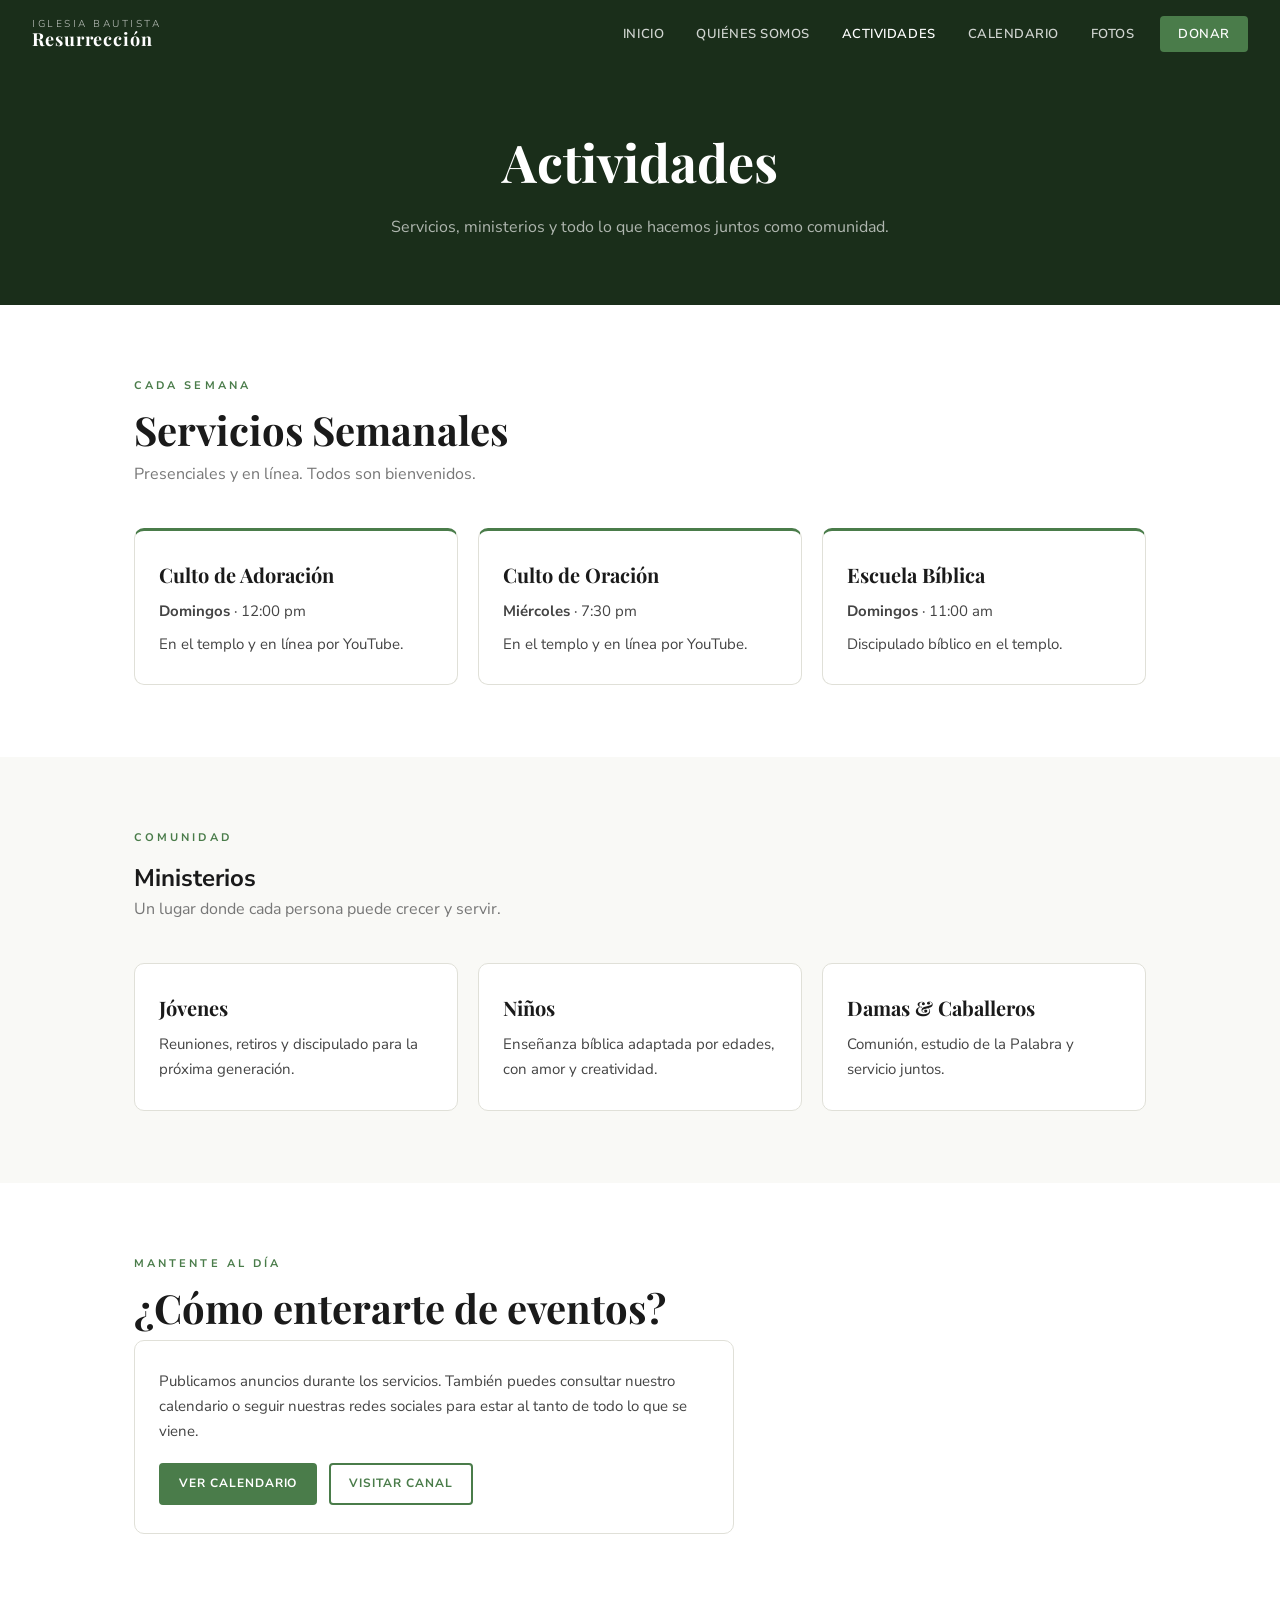
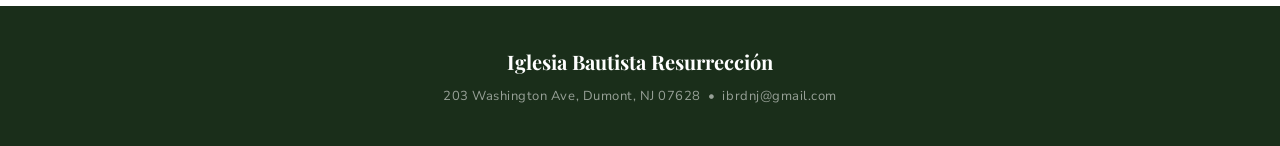
==== actividades.html @ 49f20f8a "first commit" ====
<!doctype html>
<html lang="es">
<head>
  <meta charset="utf-8" />
  <meta name="viewport" content="width=device-width, initial-scale=1" />
  <meta name="description" content="Iglesia Bautista Resurrección en Dumont, NJ. Cultos los domingos a las 12pm." />
  <title>Actividades • Iglesia Bautista Resurrección</title>
  <link rel="stylesheet" href="assets/css/styles.css" />
  <link rel="icon" type="image/png" href="/assets/images/Logo.png" />
</head>
<body>

  <div class="modal-backdrop" id="alertBackdrop" aria-hidden="true">
    <div class="modal" role="dialog" aria-modal="true" aria-labelledby="alertTitle">
      <h2 id="alertTitle">Aviso Importante</h2>
      <p id="alertMessage"></p>
      <button class="btn btn-primary" id="alertCloseBtn" type="button">Cerrar</button>
    </div>
  </div>

  <header class="site-header" id="siteHeader">
    <a href="index.html" class="brand">
      <span class="brand-title">Iglesia Bautista</span>
      <span class="brand-subtitle">Resurrección</span>
    </a>
    <button class="nav-toggle" id="navToggle" aria-label="Abrir menú">
      <span></span><span></span><span></span>
    </button>
    <nav class="nav" id="mainNav">
      <a class="nav-link" href="index.html">Inicio</a>
      <a class="nav-link" href="quienes-somos.html">Quiénes Somos</a>
      <a class="nav-link active" href="actividades.html">Actividades</a>
      <a class="nav-link" href="calendario.html">Calendario</a>
      <a class="nav-link" href="fotos.html">Fotos</a>
      <a class="nav-link nav-cta" href="donaciones.html">Donar</a>
    </nav>
  </header>

  <div class="page-hero">
    <h1>Actividades</h1>
    <p>Servicios, ministerios y todo lo que hacemos juntos como comunidad.</p>
  </div>

  <main>

    <section class="section">
      <p class="section-label">Cada semana</p>
      <h2>Servicios Semanales</h2>
      <p class="section-subtitle">Presenciales y en línea. Todos son bienvenidos.</p>
      <div class="cards">
        <div class="card card-accent">
          <h3>Culto de Adoración</h3>
          <p><strong>Domingos</strong> · 12:00 pm</p>
          <p class="muted" style="margin-top:8px;">En el templo y en línea por YouTube.</p>
        </div>
        <div class="card card-accent">
          <h3>Culto de Oración</h3>
          <p><strong>Miércoles</strong> · 7:30 pm</p>
          <p class="muted" style="margin-top:8px;">En el templo y en línea por YouTube.</p>
        </div>
        <div class="card card-accent">
          <h3>Escuela Bíblica</h3>
          <p><strong>Domingos</strong> · 11:00 am</p>
          <p class="muted" style="margin-top:8px;">Discipulado bíblico en el templo.</p>
        </div>
      </div>
    </section>

    <section class="section-alt">
      <div class="section-inner">
        <p class="section-label">Comunidad</p>
        <h2>Ministerios</h2>
        <p class="section-subtitle">Un lugar donde cada persona puede crecer y servir.</p>
        <div class="cards">
          <div class="card">
            <h3>Jóvenes</h3>
            <p class="muted">Reuniones, retiros y discipulado para la próxima generación.</p>
          </div>
          <div class="card">
            <h3>Niños</h3>
            <p class="muted">Enseñanza bíblica adaptada por edades, con amor y creatividad.</p>
          </div>
          <div class="card">
            <h3>Damas &amp; Caballeros</h3>
            <p class="muted">Comunión, estudio de la Palabra y servicio juntos.</p>
          </div>
        </div>
      </div>
    </section>

    <section class="section">
      <p class="section-label">Mantente al día</p>
      <h2>¿Cómo enterarte de eventos?</h2>
      <div class="card" style="max-width: 600px;">
        <p>Publicamos anuncios durante los servicios. También puedes consultar nuestro calendario o seguir nuestras redes sociales para estar al tanto de todo lo que se viene.</p>
        <div style="display:flex; gap:12px; flex-wrap:wrap; margin-top:20px;">
          <a class="btn btn-primary btn-small" href="calendario.html">Ver calendario</a>
          <a class="btn btn-outline-dark btn-small" href="https://www.youtube.com/ibresurreccion" target="_blank" rel="noreferrer">Visitar canal</a>
        </div>
      </div>
    </section>

  </main>

  <footer class="site-footer">
    <div class="footer-name">Iglesia Bautista Resurrección</div>
    <div class="footer-info">203 Washington Ave, Dumont, NJ 07628 &nbsp;•&nbsp; ibrdnj@gmail.com</div>
  </footer>

  <script src="assets/js/main.js"></script>
  <script>
    const header = document.getElementById('siteHeader');
    window.addEventListener('scroll', () => header.classList.toggle('scrolled', window.scrollY > 40));
    document.getElementById('navToggle').addEventListener('click', () =>
      document.getElementById('mainNav').classList.toggle('open'));
  </script>
</body>
</html>
---- assets/css/styles.css ----
/* =============================================
   IGLESIA BAUTISTA RESURRECCIÓN — styles.css
   Inspired by ccdelco.com aesthetic
   ============================================= */

   @import url('https://fonts.googleapis.com/css2?family=Playfair+Display:wght@400;700&family=Nunito+Sans:wght@300;400;600;700&display=swap');

   :root {
     --green-dark:   #1a2e1a;
     --green-mid:    #2d4a2d;
     --green-accent: #4a7c4a;
     --green-light:  #6aab6a;
     --white:        #ffffff;
     --off-white:    #f5f5f0;
     --text-dark:    #1a1a1a;
     --text-mid:     #444444;
     --text-muted:   #777777;
     --border:       #e0e0d8;
     --card-bg:      #ffffff;
     --section-bg:   #f9f9f6;
   }
   
   * { box-sizing: border-box; margin: 0; padding: 0; }
   
   html { scroll-behavior: smooth; }
   
   body {
     font-family: 'Nunito Sans', sans-serif;
     background: var(--white);
     color: var(--text-dark);
     line-height: 1.6;
   }
   
   a { color: inherit; text-decoration: none; }
   
   /* ─── HEADER / NAV ─────────────────────────── */
   
   .site-header {
     position: fixed;
     top: 0;
     left: 0;
     right: 0;
     z-index: 100;
     background: var(--green-dark);
     padding: 0 32px;
     display: flex;
     align-items: center;
     justify-content: space-between;
     height: 68px;
     transition: background 0.3s;
   }
   
   .site-header.scrolled {
     background: rgba(26, 46, 26, 0.97);
     box-shadow: 0 2px 20px rgba(0,0,0,0.3);
   }
   
   .brand {
     display: flex;
     flex-direction: column;
     line-height: 1.1;
   }
   
   .brand-title {
     font-family: 'Nunito Sans', sans-serif;
     font-size: 10px;
     font-weight: 300;
     letter-spacing: 0.25em;
     color: rgba(255,255,255,0.7);
     text-transform: uppercase;
   }
   
   .brand-subtitle {
     font-family: 'Playfair Display', serif;
     font-size: 18px;
     font-weight: 700;
     color: var(--white);
     letter-spacing: 0.05em;
   }
   
   .nav {
     display: flex;
     align-items: center;
     gap: 4px;
   }
   
   .nav-link {
     font-size: 13px;
     font-weight: 600;
     color: rgba(255,255,255,0.8);
     padding: 8px 14px;
     border-radius: 4px;
     letter-spacing: 0.04em;
     text-transform: uppercase;
     transition: color 0.2s, background 0.2s;
     white-space: nowrap;
   }
   
   .nav-link:hover { color: var(--white); background: rgba(255,255,255,0.08); }
   .nav-link.active { color: var(--white); }
   
   .nav-link.nav-cta {
     background: var(--green-accent);
     color: var(--white);
     margin-left: 8px;
     border-radius: 4px;
     padding: 8px 18px;
   }
   
   .nav-link.nav-cta:hover { background: var(--green-light); }
   
   /* Hamburger */
   .nav-toggle {
     display: none;
     flex-direction: column;
     gap: 5px;
     cursor: pointer;
     padding: 4px;
     background: none;
     border: none;
   }
   .nav-toggle span {
     display: block;
     width: 24px;
     height: 2px;
     background: var(--white);
     border-radius: 2px;
     transition: transform 0.3s;
   }
   
   /* ─── HERO ──────────────────────────────────── */
   
   .hero {
     position: relative;
     height: 88vh;
     min-height: 540px;
     display: flex;
     align-items: center;
     justify-content: center;
     text-align: center;
     background: url('/assets/images/church.jpg') center / cover no-repeat;
     background-color: var(--green-dark);
   }
   
   .hero-overlay {
     position: absolute;
     inset: 0;
     background: linear-gradient(
       to bottom,
       rgba(15, 28, 15, 0.55) 0%,
       rgba(15, 28, 15, 0.72) 100%
     );
   }
   
   .hero-inner {
     position: relative;
     z-index: 1;
     max-width: 760px;
     padding: 0 24px;
     animation: fadeUp 0.9s ease both;
   }
   
   .hero-eyebrow {
     display: inline-block;
     font-size: 11px;
     font-weight: 700;
     letter-spacing: 0.3em;
     text-transform: uppercase;
     color: var(--green-light);
     margin-bottom: 20px;
   }
   
   .hero h1 {
     font-family: 'Playfair Display', serif;
     font-size: clamp(36px, 6vw, 64px);
     font-weight: 700;
     color: var(--white);
     line-height: 1.15;
     margin-bottom: 20px;
   }
   
   .hero p {
     font-size: 18px;
     font-weight: 300;
     color: rgba(255,255,255,0.82);
     max-width: 520px;
     margin: 0 auto 32px;
     line-height: 1.7;
   }
   
   .hero-actions {
     display: flex;
     gap: 14px;
     justify-content: center;
     flex-wrap: wrap;
   }
   
   /* ─── BUTTONS ───────────────────────────────── */
   
   .btn {
     display: inline-block;
     font-family: 'Nunito Sans', sans-serif;
     font-size: 13px;
     font-weight: 700;
     letter-spacing: 0.08em;
     text-transform: uppercase;
     padding: 14px 28px;
     border-radius: 4px;
     border: 2px solid transparent;
     cursor: pointer;
     transition: background 0.2s, color 0.2s, border-color 0.2s, transform 0.1s;
   }
   
   .btn:active { transform: scale(0.98); }
   
   .btn-primary {
     background: var(--green-accent);
     color: var(--white);
     border-color: var(--green-accent);
   }
   .btn-primary:hover { background: var(--green-light); border-color: var(--green-light); }
   
   .btn-outline {
     background: transparent;
     color: var(--white);
     border-color: rgba(255,255,255,0.6);
   }
   .btn-outline:hover { background: rgba(255,255,255,0.1); border-color: var(--white); }
   
   .btn-outline-dark {
     background: transparent;
     color: var(--green-accent);
     border-color: var(--green-accent);
   }
   .btn-outline-dark:hover { background: var(--green-accent); color: var(--white); }
   
   .btn-small {
     font-size: 12px;
     padding: 9px 18px;
   }
   
   /* ─── INFO BAR (under hero) ─────────────────── */
   
   .info-bar {
     background: var(--green-mid);
     color: var(--white);
     display: flex;
     justify-content: center;
     align-items: center;
     gap: 48px;
     padding: 20px 32px;
     flex-wrap: wrap;
   }
   
   .info-bar-item {
     display: flex;
     align-items: center;
     gap: 10px;
     font-size: 14px;
   }
   
   .info-bar-item .label {
     font-size: 10px;
     font-weight: 700;
     letter-spacing: 0.2em;
     text-transform: uppercase;
     color: var(--green-light);
     display: block;
   }
   
   .info-bar-item .value {
     font-size: 15px;
     font-weight: 600;
     color: var(--white);
   }
   
   .info-bar-divider {
     width: 1px;
     height: 36px;
     background: rgba(255,255,255,0.2);
   }
   
   /* ─── SECTIONS ──────────────────────────────── */
   
   .section {
     max-width: 1060px;
     margin: 0 auto;
     padding: 72px 24px;
   }
   
   .section-alt {
     background: var(--section-bg);
   }
   
   .section-dark {
     background: var(--green-dark);
     color: var(--white);
   }
   
   .section-inner {
     max-width: 1060px;
     margin: 0 auto;
     padding: 72px 24px;
   }
   
   .section-label {
     font-size: 11px;
     font-weight: 700;
     letter-spacing: 0.28em;
     text-transform: uppercase;
     color: var(--green-accent);
     margin-bottom: 12px;
   }
   
   .section h2 {
     font-family: 'Playfair Display', serif;
     font-size: clamp(28px, 4vw, 40px);
     font-weight: 700;
     color: var(--text-dark);
     margin-bottom: 8px;
     line-height: 1.2;
   }
   
   .section-dark h2 { color: var(--white); }
   .section-dark .section-label { color: var(--green-light); }
   
   .section-subtitle {
     font-size: 16px;
     color: var(--text-muted);
     margin-bottom: 40px;
     max-width: 560px;
   }
   
   .section-dark .section-subtitle { color: rgba(255,255,255,0.65); }
   
   /* ─── CARDS ─────────────────────────────────── */
   
   .cards {
     display: grid;
     grid-template-columns: repeat(auto-fit, minmax(260px, 1fr));
     gap: 20px;
   }
   
   .card {
     background: var(--card-bg);
     border: 1px solid var(--border);
     border-radius: 10px;
     padding: 28px 24px;
     transition: box-shadow 0.2s, transform 0.2s;
   }
   
   .card:hover {
     box-shadow: 0 8px 28px rgba(0,0,0,0.08);
     transform: translateY(-2px);
   }
   
   .card h3 {
     font-family: 'Playfair Display', serif;
     font-size: 20px;
     margin-bottom: 8px;
     color: var(--text-dark);
   }
   
   .card p { font-size: 15px; color: var(--text-mid); line-height: 1.65; }
   .card p + p { margin-top: 6px; }
   
   .card-accent {
     border-top: 3px solid var(--green-accent);
   }
   
   /* ─── MINISTRY TILES ────────────────────────── */
   
   .grid {
     display: grid;
     grid-template-columns: repeat(auto-fit, minmax(150px, 1fr));
     gap: 14px;
   }
   
   .tile {
     background: var(--card-bg);
     border: 1px solid var(--border);
     border-radius: 10px;
     padding: 22px 16px;
     text-align: center;
     font-weight: 700;
     font-size: 14px;
     letter-spacing: 0.04em;
     text-transform: uppercase;
     color: var(--text-dark);
     transition: background 0.2s, color 0.2s, border-color 0.2s;
     cursor: default;
   }
   
   .tile:hover {
     background: var(--green-accent);
     color: var(--white);
     border-color: var(--green-accent);
   }
   
   /* ─── VIDEO SECTION ─────────────────────────── */
   
   #church-stream {
     max-width: 820px;
     margin: 0 auto;
   }
   
   .video-wrapper {
     position: relative;
     padding-bottom: 56.25%;
     height: 0;
     overflow: hidden;
     border-radius: 10px;
     box-shadow: 0 12px 40px rgba(0,0,0,0.18);
   }
   
   .video-wrapper iframe {
     position: absolute;
     top: 0; left: 0;
     width: 100%; height: 100%;
     border: 0;
   }
   
   .stream-label {
     text-align: center;
     margin-top: 14px;
     font-size: 14px;
     font-weight: 600;
     letter-spacing: 0.06em;
     color: var(--text-muted);
   }
   
   /* ─── QUOTE BLOCK ───────────────────────────── */
   
   .quote-block {
     background: var(--green-dark);
     color: var(--white);
     text-align: center;
     padding: 64px 24px;
   }
   
   .quote-block blockquote {
     font-family: 'Playfair Display', serif;
     font-size: clamp(20px, 3vw, 30px);
     font-weight: 400;
     font-style: italic;
     max-width: 720px;
     margin: 0 auto 16px;
     line-height: 1.55;
     color: rgba(255,255,255,0.92);
   }
   
   .quote-block cite {
     font-size: 13px;
     letter-spacing: 0.2em;
     text-transform: uppercase;
     color: var(--green-light);
     font-style: normal;
   }
   
   /* ─── CONTACT FORM ──────────────────────────── */
   
   label {
     display: block;
     font-size: 12px;
     font-weight: 700;
     letter-spacing: 0.1em;
     text-transform: uppercase;
     color: var(--text-mid);
     margin: 16px 0 6px;
   }
   
   input, textarea {
     width: 100%;
     background: var(--white);
     color: var(--text-dark);
     border: 1px solid var(--border);
     border-radius: 6px;
     padding: 11px 14px;
     font-family: 'Nunito Sans', sans-serif;
     font-size: 15px;
     outline: none;
     transition: border-color 0.2s;
   }
   
   input:focus, textarea:focus {
     border-color: var(--green-accent);
   }
   
   /* ─── FOOTER ────────────────────────────────── */
   
   .site-footer {
     background: var(--green-dark);
     color: rgba(255,255,255,0.85);
     text-align: center;
     padding: 40px 24px;
   }
   
   .site-footer .footer-name {
     font-family: 'Playfair Display', serif;
     font-size: 20px;
     font-weight: 700;
     color: var(--white);
     margin-bottom: 8px;
   }
   
   .site-footer .footer-info {
     font-size: 13px;
     color: rgba(255,255,255,0.55);
     letter-spacing: 0.04em;
   }
   
   /* ─── MODAL ──────────────────────────────────── */
   
   .modal-backdrop {
     position: fixed;
     inset: 0;
     display: none;
     align-items: center;
     justify-content: center;
     background: rgba(0,0,0,0.65);
     padding: 16px;
     z-index: 200;
   }
   .modal-backdrop.show { display: flex; }
   
   .modal {
     width: min(520px, 100%);
     background: var(--card-bg);
     border: 1px solid var(--border);
     border-radius: 10px;
     padding: 32px;
   }
   
   .modal h2 {
     font-family: 'Playfair Display', serif;
     font-size: 22px;
     margin-bottom: 12px;
   }
   
   /* ─── PAGE HERO (inner pages) ────────────────── */
   
   .page-hero {
     background: var(--green-dark);
     padding: 120px 24px 64px;
     text-align: center;
   }
   
   .page-hero h1 {
     font-family: 'Playfair Display', serif;
     font-size: clamp(32px, 5vw, 52px);
     color: var(--white);
     margin-bottom: 12px;
   }
   
   .page-hero p {
     font-size: 16px;
     color: rgba(255,255,255,0.65);
     max-width: 560px;
     margin: 0 auto;
   }
   
   /* ─── CAROUSEL ───────────────────────────────── */
   
   .carousel-wrapper { max-width: 680px; }
   
   .carousel { position: relative; }
   
   .slide {
     display: none;
     background: var(--section-bg);
     border: 1px solid var(--border);
     border-radius: 10px;
     padding: 24px;
   }
   
   .slide.active { display: block; }
   
   .slide h3 {
     font-family: 'Playfair Display', serif;
     font-size: 18px;
     margin-bottom: 10px;
     color: var(--text-dark);
   }
   
   .slide p { font-size: 15px; color: var(--text-mid); line-height: 1.7; }
   
   .carousel-controls {
     display: flex;
     align-items: center;
     justify-content: space-between;
     margin-top: 14px;
   }
   
   /* ─── UTILS ──────────────────────────────────── */
   
   .muted { color: var(--text-muted); }
   .mt-sm { margin-top: 14px; }
   .mt-md { margin-top: 28px; }
   .mt-lg { margin-top: 48px; }
   .divider { border: 0; border-top: 1px solid var(--border); margin: 20px 0; }
   .live-badge { color: #cc0000; font-weight: 700; margin-top: 10px; }
   .text-center { text-align: center; }
   
   /* ─── ANIMATIONS ─────────────────────────────── */
   
   @keyframes fadeUp {
     from { opacity: 0; transform: translateY(22px); }
     to   { opacity: 1; transform: translateY(0); }
   }
   
   /* ─── RESPONSIVE ─────────────────────────────── */
   
   @media (max-width: 768px) {
     .site-header { padding: 0 20px; }
   
     .nav { display: none; flex-direction: column; gap: 0; }
     .nav.open {
       display: flex;
       position: absolute;
       top: 68px; left: 0; right: 0;
       background: var(--green-dark);
       padding: 12px 0 20px;
       border-top: 1px solid rgba(255,255,255,0.1);
     }
   
     .nav-link { padding: 12px 24px; border-radius: 0; width: 100%; }
     .nav-link.nav-cta { margin: 8px 24px 0; width: auto; }
   
     .nav-toggle { display: flex; }
   
     .info-bar { gap: 24px; }
     .info-bar-divider { display: none; }
   
     .hero { height: 75vh; }
     .hero h1 { font-size: 32px; }
     .hero p { font-size: 16px; }
   
     .section { padding: 48px 20px; }
     .section-inner { padding: 48px 20px; }
   }
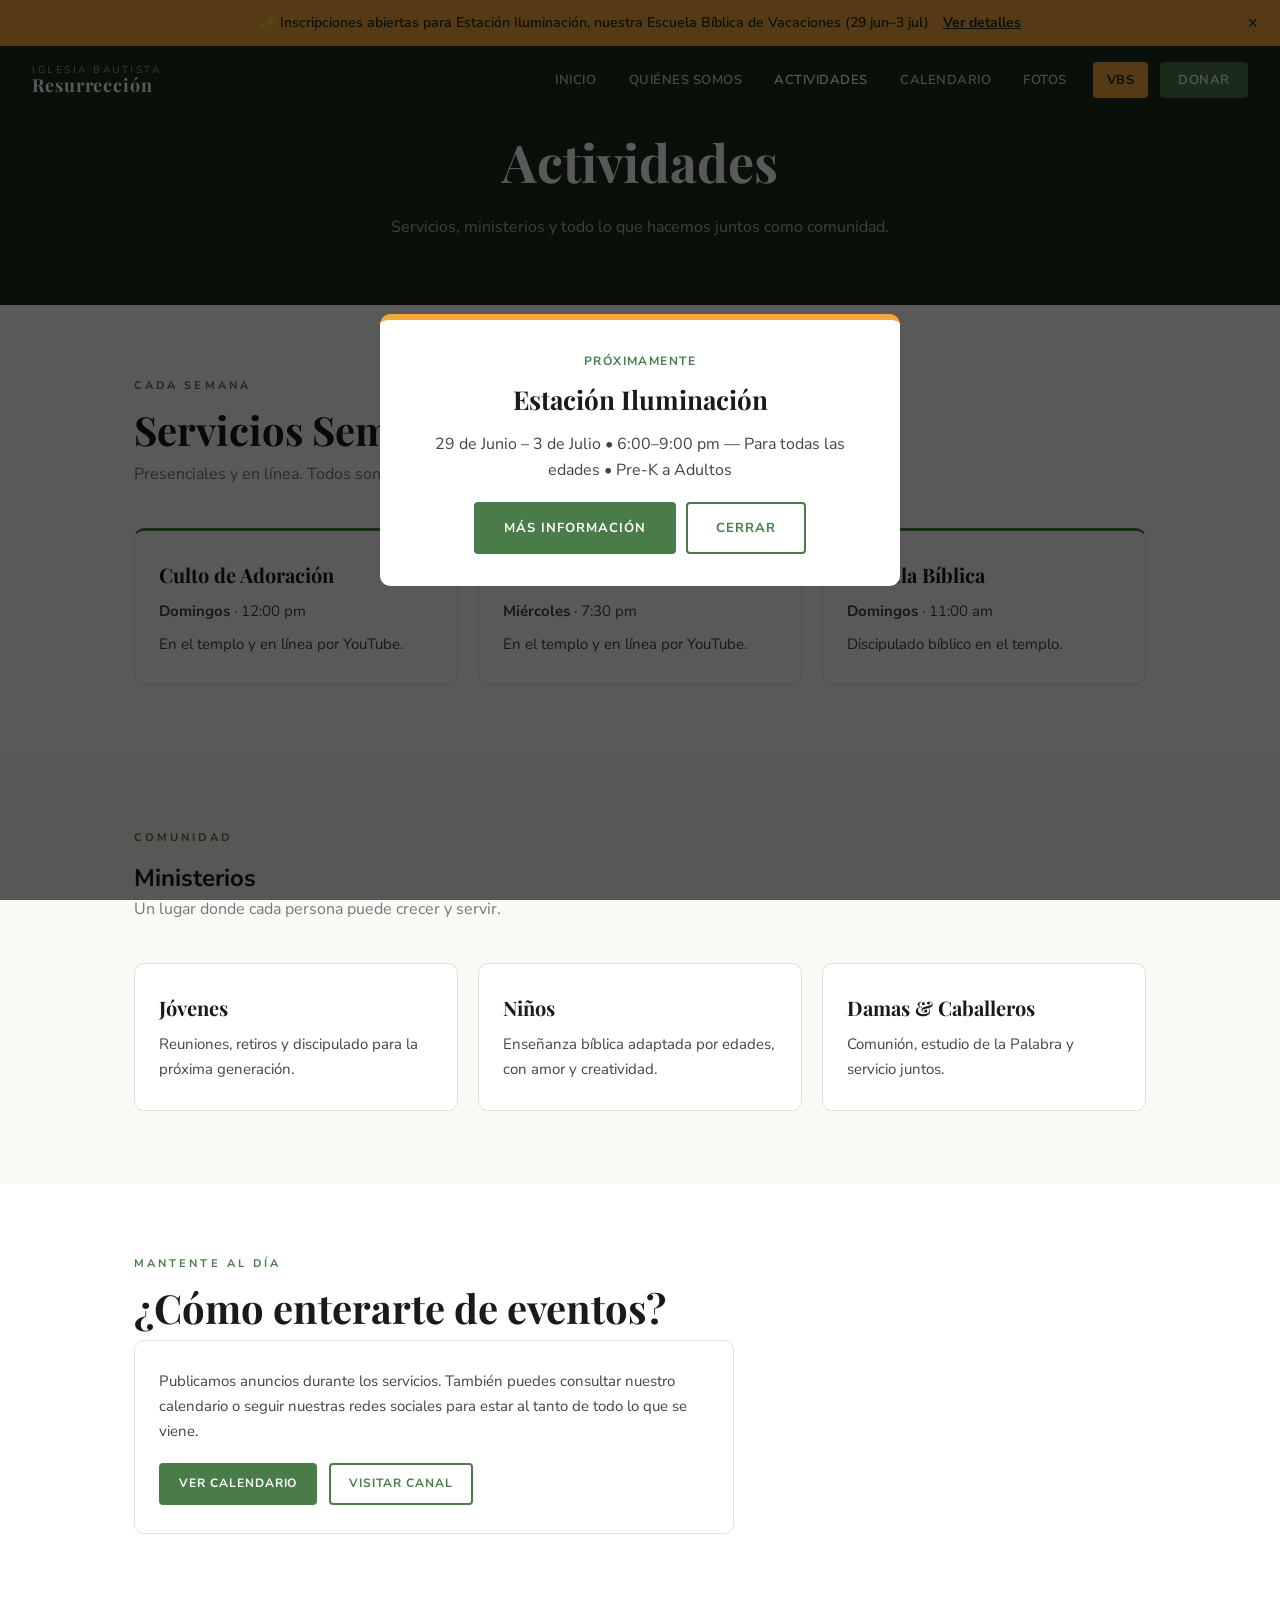
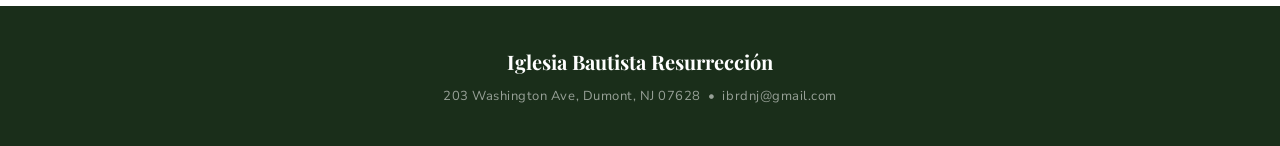
==== commit 80cb63a1: "Add VBS popup, banner, and Estación Iluminación page" ====
--- a/actividades.html
+++ b/actividades.html
@@ -9,7 +9,25 @@
   <link rel="icon" type="image/png" href="/assets/images/Logo.png" />
 </head>
 <body>
+<!-- VBS Banner -->
+<div class="vbs-banner" id="vbsBanner">
+  <span id="vbsBannerText"></span>
+  <a class="vbs-banner-link" id="vbsBannerLink" href="vbs.html"></a>
+  <button class="vbs-banner-close" id="vbsBannerCloseBtn" type="button" aria-label="Cerrar">&times;</button>
+</div>
 
+<!-- VBS Popup -->
+<div class="modal-backdrop" id="vbsBackdrop" aria-hidden="true">
+  <div class="modal modal-vbs" role="dialog" aria-modal="true" aria-labelledby="vbsModalTitle">
+    <span class="modal-eyebrow">Próximamente</span>
+    <h2 id="vbsModalTitle"></h2>
+    <p id="vbsModalDates"></p>
+    <div class="modal-actions">
+      <a class="btn btn-primary" id="vbsModalCta" href="vbs.html">Más información</a>
+      <button class="btn btn-outline-dark" id="vbsCloseBtn" type="button">Cerrar</button>
+    </div>
+  </div>
+</div>
   <div class="modal-backdrop" id="alertBackdrop" aria-hidden="true">
     <div class="modal" role="dialog" aria-modal="true" aria-labelledby="alertTitle">
       <h2 id="alertTitle">Aviso Importante</h2>
@@ -32,6 +50,7 @@
       <a class="nav-link active" href="actividades.html">Actividades</a>
       <a class="nav-link" href="calendario.html">Calendario</a>
       <a class="nav-link" href="fotos.html">Fotos</a>
+      <a class="nav-link nav-vbs" href="vbs.html">VBS</a>
       <a class="nav-link nav-cta" href="donaciones.html">Donar</a>
     </nav>
   </header>
--- a/assets/css/styles.css
+++ b/assets/css/styles.css
@@ -18,6 +18,8 @@
      --border:       #e0e0d8;
      --card-bg:      #ffffff;
      --section-bg:   #f9f9f6;
+     --vbs-orange:       #f4a73b;
+     --vbs-orange-light: #f7bc66;
    }
    
    * { box-sizing: border-box; margin: 0; padding: 0; }
@@ -601,6 +603,82 @@
    .live-badge { color: #cc0000; font-weight: 700; margin-top: 10px; }
    .text-center { text-align: center; }
    
+   /* ─── VBS: NAV BADGE ─────────────────────────── */
+
+   .nav-link.nav-vbs {
+     background: var(--vbs-orange);
+     color: var(--green-dark);
+     margin-left: 8px;
+     border-radius: 4px;
+     font-weight: 700;
+   }
+   .nav-link.nav-vbs:hover { background: var(--vbs-orange-light); color: var(--green-dark); }
+
+   /* ─── VBS: BANNER ────────────────────────────── */
+
+   .vbs-banner {
+     display: none;
+     align-items: center;
+     justify-content: center;
+     gap: 14px;
+     flex-wrap: wrap;
+     background: var(--vbs-orange);
+     color: var(--green-dark);
+     text-align: center;
+     padding: 12px 20px;
+     font-size: 14px;
+     font-weight: 600;
+     position: fixed;
+     top: 0;
+     left: 0;
+     right: 0;
+     z-index: 110;
+   }
+   .vbs-banner.show { display: flex; }
+   .site-header { top: 0; transition: top 0.2s, background 0.3s; }
+   body.has-vbs-banner .site-header { top: var(--vbs-banner-height, 0px); }
+   .vbs-banner a.vbs-banner-link {
+     color: var(--green-dark);
+     text-decoration: underline;
+     font-weight: 700;
+     white-space: nowrap;
+   }
+   .vbs-banner-close {
+     position: absolute;
+     right: 14px;
+     top: 50%;
+     transform: translateY(-50%);
+     background: none;
+     border: none;
+     font-size: 18px;
+     line-height: 1;
+     color: var(--green-dark);
+     cursor: pointer;
+     padding: 4px 8px;
+   }
+
+   /* ─── VBS: POPUP (accent variant of .modal) ──── */
+
+   .modal.modal-vbs { border: none; border-top: 6px solid var(--vbs-orange); text-align: center; }
+   .modal-vbs .modal-eyebrow {
+     font-size: 12px;
+     font-weight: 700;
+     letter-spacing: 0.12em;
+     text-transform: uppercase;
+     color: var(--green-accent);
+     margin-bottom: 8px;
+     display: block;
+   }
+   .modal-vbs h2 { font-size: 26px; }
+   .modal-vbs p { color: var(--text-mid); margin-bottom: 18px; }
+   .modal-vbs .modal-actions {
+     display: flex;
+     gap: 10px;
+     justify-content: center;
+     flex-wrap: wrap;
+     margin-top: 6px;
+   }
+
    /* ─── ANIMATIONS ─────────────────────────────── */
    
    @keyframes fadeUp {
@@ -617,7 +695,7 @@
      .nav.open {
        display: flex;
        position: absolute;
-       top: 68px; left: 0; right: 0;
+       top: calc(68px + var(--vbs-banner-height, 0px)); left: 0; right: 0;
        background: var(--green-dark);
        padding: 12px 0 20px;
        border-top: 1px solid rgba(255,255,255,0.1);
@@ -625,8 +703,12 @@
    
      .nav-link { padding: 12px 24px; border-radius: 0; width: 100%; }
      .nav-link.nav-cta { margin: 8px 24px 0; width: auto; }
+     .nav-link.nav-vbs { margin: 8px 24px 0; width: auto; }
    
      .nav-toggle { display: flex; }
+   
+     .vbs-banner { font-size: 13px; padding: 10px 44px; }
+     .vbs-banner-close { right: 6px; }
    
      .info-bar { gap: 24px; }
      .info-bar-divider { display: none; }
